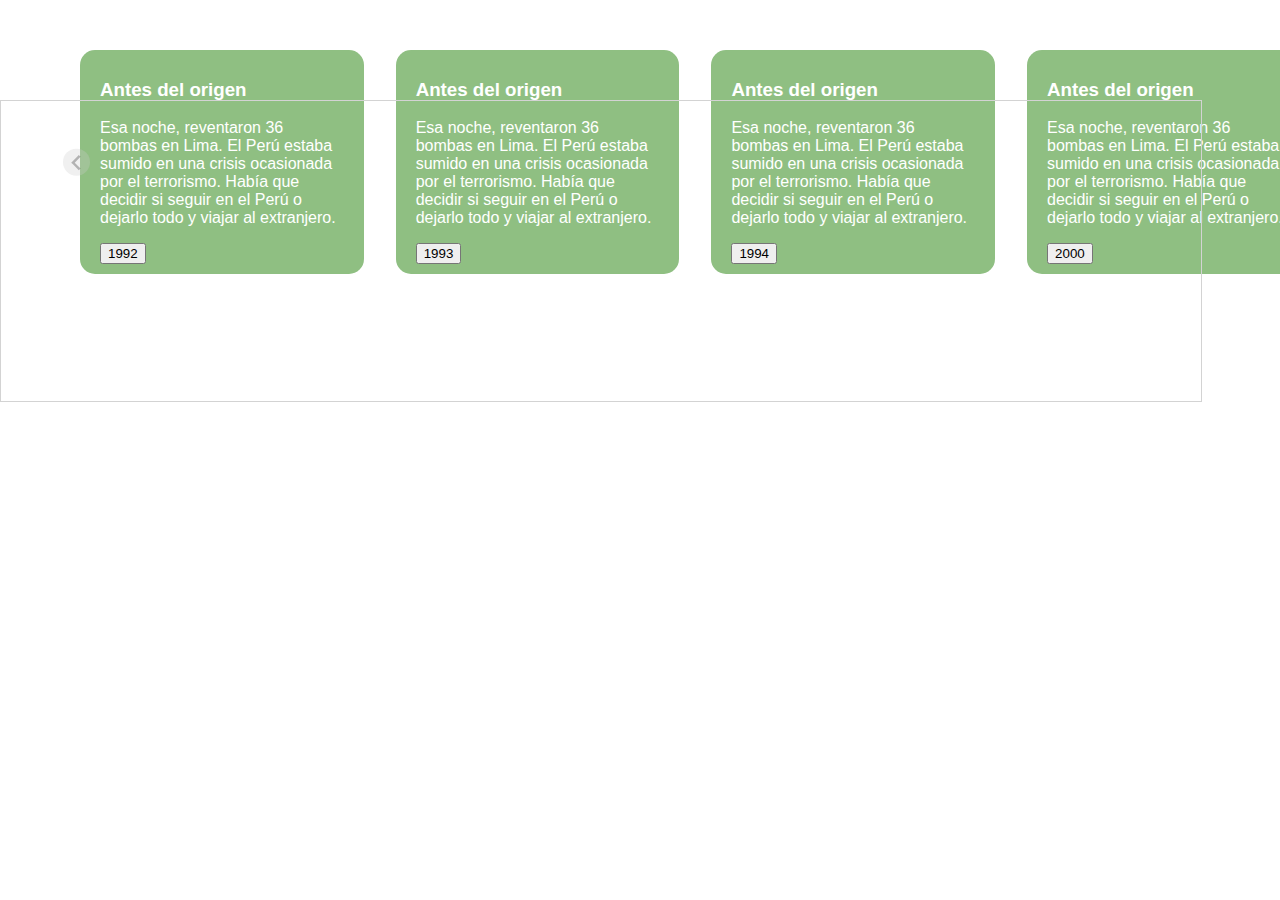
==== test.html @ 2e685f4a "Agregar archivos iniciales: HTML, CSS y JavaScript para carrusel y animación de canvas" ====
<!DOCTYPE html>
<html lang="es">
<head>
    <meta charset="UTF-8">
    <meta name="viewport" content="width=device-width, initial-scale=1.0">
    <title>Línea Curva Dinámica</title>
    <link rel="stylesheet" href="main.css">
    <link href="https://cdn.jsdelivr.net/npm/@splidejs/splide@4.1.4/dist/css/splide.min.css" rel="stylesheet">
    <style>
        .timeline {
            display: flex;
            align-items: center;
            justify-content: space-between;
            margin: 50px;
            position: relative;
        }

        .box {
            padding: 10px 20px;
            background-color: #8fbf82;
            color: white;
            border-radius: 15px;
            font-family: Arial, sans-serif;
            cursor: pointer;
            user-select: none;
        }

        canvas {
            border: 1px solid lightgray;
            position: absolute;
            top: 100px; /* Ajustamos la posición del canvas */
            left: 0;
        }
    </style>
</head>
<body>

<div class="timeline" id="timeline">
  <div class="splide" id="splide-prueba" aria-label="Basic Structure Example">
    <div class="splide__track">
        <ul class="splide__list">
            <li class="splide__slide box" data-index="1">
                <div class="history">
                    <div class="info">
                        <h3>Antes del origen</h3>
                        <p>Esa noche, reventaron 36 bombas en Lima. El Perú estaba sumido en una crisis
                            ocasionada por el terrorismo. Había que decidir si seguir en el Perú o dejarlo todo
                            y viajar al extranjero.</p>
                    </div>
                    <button class="build-btn" data-progress="25">1992</button>
                </div>
            </li>
            <li class="splide__slide box" data-index="2">
                <div class="history">
                    <div class="info">
                        <h3>Antes del origen</h3>
                        <p>Esa noche, reventaron 36 bombas en Lima. El Perú estaba sumido en una crisis
                            ocasionada por el terrorismo. Había que decidir si seguir en el Perú o dejarlo todo
                            y viajar al extranjero.</p>
                    </div>
                    <button class="build-btn" data-progress="50">1993</button>
                </div>
            </li>
            <li class="splide__slide box" data-index="3">
                <div class="history">
                    <div class="info">
                        <h3>Antes del origen</h3>
                        <p>Esa noche, reventaron 36 bombas en Lima. El Perú estaba sumido en una crisis
                            ocasionada por el terrorismo. Había que decidir si seguir en el Perú o dejarlo todo
                            y viajar al extranjero.</p>
                    </div>
                    <button class="build-btn" data-progress="75">1994</button>
                </div>
            </li>
            <li class="splide__slide box" data-index="4">
                <div class="history">
                    <div class="info">
                        <h3>Antes del origen</h3>
                        <p>Esa noche, reventaron 36 bombas en Lima. El Perú estaba sumido en una crisis
                            ocasionada por el terrorismo. Había que decidir si seguir en el Perú o dejarlo todo
                            y viajar al extranjero.</p>
                    </div>
                    <button class="build-btn" data-progress="100">2000</button>
                </div>
            </li>
            <li class="splide__slide box" data-index="5">
                <div class="history">
                    <div class="info">
                        <h3>Antes del origen</h3>
                        <p>Esa noche, reventaron 36 bombas en Lima. El Perú estaba sumido en una crisis
                            ocasionada por el terrorismo. Había que decidir si seguir en el Perú o dejarlo todo
                            y viajar al extranjero.</p>
                    </div>
                    <button class="build-btn" data-progress="125">2004</button>
                </div>
            </li>
            <li class="splide__slide box" data-index="6">
                <div class="history">
                    <div class="info">
                        <h3>Antes del origen</h3>
                        <p>Esa noche, reventaron 36 bombas en Lima. El Perú estaba sumido en una crisis
                            ocasionada por el terrorismo. Había que decidir si seguir en el Perú o dejarlo todo
                            y viajar al extranjero.</p>
                    </div>
                    <button class="build-btn" data-progress="150">2010</button>
                </div>
            </li>
            <li class="splide__slide box" data-index="7">
                <div class="history">
                    <div class="info">
                        <h3>Antes del origen</h3>
                        <p>Esa noche, reventaron 36 bombas en Lima. El Perú estaba sumido en una crisis
                            ocasionada por el terrorismo. Había que decidir si seguir en el Perú o dejarlo todo
                            y viajar al extranjero.</p>
                    </div>
                    <button class="build-btn" data-progress="175">2022</button>
                </div>
            </li>
            <li class="splide__slide box" data-index="8">
                <div class="history">
                    <div class="info">
                        <h3>Antes del origen</h3>
                        <p>Esa noche, reventaron 36 bombas en Lima. El Perú estaba sumido en una crisis
                            ocasionada por el terrorismo. Había que decidir si seguir en el Perú o dejarlo todo
                            y viajar al extranjero.</p>
                    </div>
                    <button class="build-btn" data-progress="200">2023</button>
                </div>
            </li>
        </ul>
    </div>
</div>

</div>

<canvas id="canvas" width="1200" height="300"></canvas>

<script src="https://cdn.jsdelivr.net/npm/@splidejs/splide@4.1.4/dist/js/splide.min.js"></script>
<script>
document.addEventListener('DOMContentLoaded', function () {
        const splide = new Splide('#splide-prueba', {
            type: 'slide',
            perPage: 4,
            perMove: 1,
            gap: '2rem',
            pagination: false,
            padding: {
                left: '30px',
                right: '40px'
            },
            breakpoints: {
                420:{
                    perPage: 2,
                    perMove: 1,
                }
            }
        }).mount();
    });
</script>
<script>
    // Obtener el contexto del canvas
    const canvas = document.getElementById('canvas');
    const ctx = canvas.getContext('2d');

    let initialX = 150;  // Posición inicial de X para la primera curva
    const initialY = 150;  // Posición Y constante
    const curveHeight = 100;  // Altura de las curvas
    const curveLength = 200;  // Longitud de cada curva
    let curvesDrawn = 0; // Cantidad de curvas dibujadas

    function drawCurve() {
        ctx.strokeStyle = '#6ab04c';
        ctx.lineWidth = 2;
        ctx.beginPath();
        ctx.moveTo(initialX, initialY);  // Punto de inicio de la curva

        if (curvesDrawn % 2 === 0) {
            // Curva hacia arriba
            ctx.quadraticCurveTo(initialX + (curveLength / 2), initialY - curveHeight, initialX + curveLength, initialY);
        } else {
            // Curva hacia abajo
            ctx.quadraticCurveTo(initialX + (curveLength / 2), initialY + curveHeight, initialX + curveLength, initialY);
        }

        ctx.stroke();

        // Actualiza la posición X para la siguiente curva
        initialX += curveLength;
        curvesDrawn++;
    }

    function resetCurves() {
        ctx.clearRect(0, 0, canvas.width, canvas.height);  // Limpia el canvas
        initialX = 150;  // Reinicia la posición X
        curvesDrawn = 0;  // Reinicia la cantidad de curvas dibujadas
    }

    // Función para dibujar el número de curvas necesarias hasta un div
    function drawCurvesToIndex(targetIndex) {
        resetCurves();  // Limpia el canvas y reinicia la posición
        for (let i = 0; i < targetIndex - 1; i++) {  // Dibuja tantas curvas como el índice del div menos 1
            drawCurve();  // Dibuja cada curva hasta llegar al div seleccionado
        }
    }


    document.querySelectorAll('.box').forEach(box => {
        box.addEventListener('click', function() {
            const targetIndex = parseInt(this.getAttribute('data-index'));  // Obtener el índice del div
            drawCurvesToIndex(targetIndex);  // Dibujar curvas hasta el div
        });
    });
</script>

</body>
</html>
---- main.css ----
body,
html {
  margin: 0;
  padding: 0;
  width: 100%;
  height: 100%;
  overflow: hidden;
}
/* 
@keyframes combinedAnimation {
    0% {
      box-shadow: none;
      outline: none;
    }
    50% {
      box-shadow: 0 0 20px rgba(0, 112, 0, 0.5);
      outline: none;
    }
    100% {
      box-shadow: 0 0 20px rgba(0, 112, 0, 0.5);
      outline: 2px solid #007000;
    }
  } */
.contenedor {
  width: min(88%, 1550px);
  margin-inline: auto;
  height: 100vh;
  display: flex;
  justify-content: center;
  align-items: center;
  position: relative;

  #splide-prueba {
    .splide__arrow--prev {
        left: -3%;
        z-index: 15;

    }
    .splide__arrow--next {
        right: -3%;
        z-index: 15;
    }
    width: 100%;
    .splide__track {
      width: 100%;
      .splide__list {
        display: flex;
        justify-content: space-between;
        .splide__slide {
            position: relative;
          .history {
            width: 100%;
            height: 100%;
            display: flex;
            flex-direction: column;
            position: relative;
            min-height: 38rem;
     
            .info {
                padding-inline: 2rem;
                display: flex;
                flex-direction: column;
             justify-content: center;
                position: relative;
              h3 {
                font-family: Arial, Helvetica, sans-serif;
                font-size: 25px;
                font-style: normal;
                font-weight: 700;
                line-height: 30px;
              
              }
              p {
                width: 268px;
                font-family: Arial, Helvetica, sans-serif;
                font-size: 15px;
                font-style: normal;
                font-weight: 400;
                line-height: 20px;
              }
            }
            button {
              border: none;
              color: white;
              width: min-content;
              padding: 15px 35px;
              border-radius: 30px 0px;
              background: linear-gradient(
                  0deg,
                  rgba(0, 112, 0, 0.5) 0%,
                  rgba(0, 112, 0, 0.5) 100%
                ),
                #fff;
            }
          }

          &:nth-child(odd){
            .history{
                .info{
                    position: relative;
                
                    h3{
                     
                        color: var(--7, #007000);
                        &::before{
                            content: '';
                            position: absolute;
                            left: -4%;
                            width: 30px;
                            height:30px;
                            border-radius: 50%;
                            background-color: #007000;
                            animation: combinedAnimation 2s infinite ease-in-out;
                        }
                    }
                    p{
                        color: var(--7, #007000);
                    }
                    &::before
                    {
                        content: '';
                        position: absolute;
                        left: 0%;
                        width: 2px;
                        height: 80%;
                        background-color: #007000;
                        transform: translateY(2rem);
                    }
                }
            }
          }
          &:nth-child(even){
            .history{
                .info{
                    top: 38%;
                    h3{
                        color: (--3, #2B0002);
                    
                  
                        
                    }
                    p{
                        color: (--3, #2B0002);;
                        &::after{
                            content: '';
                            position: absolute;
                            left: -4%;
                            width: 30px;
                            height:30px;
                            border-radius: 50%;
                            background-color: #2B0002;
                            animation: combinedAnimation 2s infinite ease-in-out;
                        }
                    }

                    &::before
                    {
                        content: '';
                        position: absolute;
                        left: 0%;
                        width: 2px;
                        height: 80%;
                        background-color:var(--3, #2B0002);
                        transform: translateY(1rem);
                    }
                }
              
            }

          
          }
        }
      }
    }
  }
}
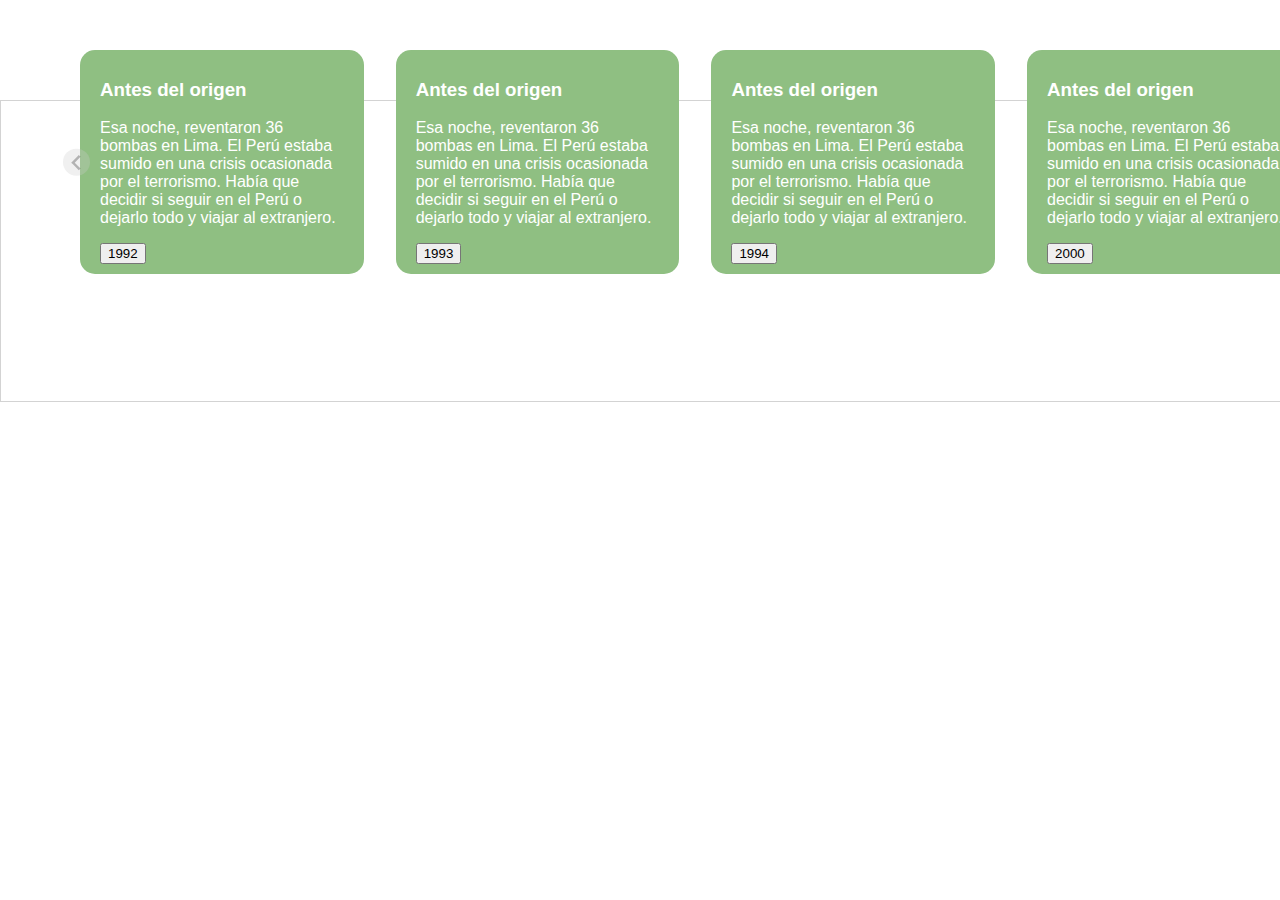
==== commit cbac6f25: "Ajustar el canvas y mejorar la animación de curvas en el script" ====
--- a/test.html
+++ b/test.html
@@ -30,6 +30,7 @@
             position: absolute;
             top: 100px; /* Ajustamos la posición del canvas */
             left: 0;
+            z-index: -1;
         }
     </style>
 </head>
@@ -133,7 +134,7 @@
 
 </div>
 
-<canvas id="canvas" width="1200" height="300"></canvas>
+<canvas id="canvas" width="1500" height="300"></canvas>
 
 <script src="https://cdn.jsdelivr.net/npm/@splidejs/splide@4.1.4/dist/js/splide.min.js"></script>
 <script>
@@ -158,56 +159,72 @@
     });
 </script>
 <script>
-    // Obtener el contexto del canvas
     const canvas = document.getElementById('canvas');
     const ctx = canvas.getContext('2d');
 
-    let initialX = 150;  // Posición inicial de X para la primera curva
-    const initialY = 150;  // Posición Y constante
-    const curveHeight = 100;  // Altura de las curvas
-    const curveLength = 200;  // Longitud de cada curva
-    let curvesDrawn = 0; // Cantidad de curvas dibujadas
-
-    function drawCurve() {
+    const initialX = 150;
+    const initialY = 150;
+    const curveHeight = 100;
+    const curveLength = 200;
+
+    function drawCurve(progress, totalCurves) {
+        ctx.clearRect(0, 0, canvas.width, canvas.height);
         ctx.strokeStyle = '#6ab04c';
         ctx.lineWidth = 2;
+        ctx.setLineDash([5, 5]);
+
         ctx.beginPath();
-        ctx.moveTo(initialX, initialY);  // Punto de inicio de la curva
-
-        if (curvesDrawn % 2 === 0) {
-            // Curva hacia arriba
-            ctx.quadraticCurveTo(initialX + (curveLength / 2), initialY - curveHeight, initialX + curveLength, initialY);
-        } else {
-            // Curva hacia abajo
-            ctx.quadraticCurveTo(initialX + (curveLength / 2), initialY + curveHeight, initialX + curveLength, initialY);
+        ctx.moveTo(initialX, initialY);
+
+        for (let i = 0; i < totalCurves; i++) {
+            const startX = initialX + i * curveLength;
+            const endX = startX + curveLength;
+            const midX = (startX + endX) / 2;
+
+            if (i < totalCurves - 1 || progress === 1) {
+                // Dibujar curvas completas para segmentos anteriores
+                if (i % 2 === 0) {
+                    ctx.quadraticCurveTo(midX, initialY - curveHeight, endX, initialY);
+                } else {
+                    ctx.quadraticCurveTo(midX, initialY + curveHeight, endX, initialY);
+                }
+            } else {
+                // Dibujar la última curva parcialmente
+                const currentX = startX + (endX - startX) * progress;
+                const currentMidX = startX + (midX - startX) * progress;
+                if (i % 2 === 0) {
+                    ctx.quadraticCurveTo(currentMidX, initialY - curveHeight * progress, currentX, initialY);
+                } else {
+                    ctx.quadraticCurveTo(currentMidX, initialY + curveHeight * progress, currentX, initialY);
+                }
+            }
         }
 
         ctx.stroke();
-
-        // Actualiza la posición X para la siguiente curva
-        initialX += curveLength;
-        curvesDrawn++;
     }
 
-    function resetCurves() {
-        ctx.clearRect(0, 0, canvas.width, canvas.height);  // Limpia el canvas
-        initialX = 150;  // Reinicia la posición X
-        curvesDrawn = 0;  // Reinicia la cantidad de curvas dibujadas
+    function animateCurve(totalCurves, duration) {
+        const startTime = performance.now();
+
+        function animate(currentTime) {
+            const elapsedTime = currentTime - startTime;
+            const progress = Math.min(elapsedTime / duration, 1);
+
+            drawCurve(progress, totalCurves);
+
+            if (progress < 1) {
+                requestAnimationFrame(animate);
+            }
+        }
+
+        requestAnimationFrame(animate);
     }
 
-    // Función para dibujar el número de curvas necesarias hasta un div
-    function drawCurvesToIndex(targetIndex) {
-        resetCurves();  // Limpia el canvas y reinicia la posición
-        for (let i = 0; i < targetIndex - 1; i++) {  // Dibuja tantas curvas como el índice del div menos 1
-            drawCurve();  // Dibuja cada curva hasta llegar al div seleccionado
-        }
-    }
-
-
-    document.querySelectorAll('.box').forEach(box => {
-        box.addEventListener('click', function() {
-            const targetIndex = parseInt(this.getAttribute('data-index'));  // Obtener el índice del div
-            drawCurvesToIndex(targetIndex);  // Dibujar curvas hasta el div
+    document.querySelectorAll('.build-btn').forEach(button => {
+        button.addEventListener('click', function() {
+            const targetIndex = parseInt(this.closest('.box').getAttribute('data-index'));
+            const totalCurves = targetIndex - 1;
+            animateCurve(totalCurves, 1000); // 1000ms = 1 segundo para la animación completa
         });
     });
 </script>
--- a/main.css
+++ b/main.css
@@ -32,13 +32,12 @@
 
   #splide-prueba {
     .splide__arrow--prev {
-        left: -3%;
-        z-index: 15;
-
+      left: -3%;
+      z-index: 15;
     }
     .splide__arrow--next {
-        right: -3%;
-        z-index: 15;
+      right: -3%;
+      z-index: 15;
     }
     width: 100%;
     .splide__track {
@@ -47,7 +46,7 @@
         display: flex;
         justify-content: space-between;
         .splide__slide {
-            position: relative;
+          position: relative;
           .history {
             width: 100%;
             height: 100%;
@@ -55,20 +54,19 @@
             flex-direction: column;
             position: relative;
             min-height: 38rem;
-     
+
             .info {
-                padding-inline: 2rem;
-                display: flex;
-                flex-direction: column;
-             justify-content: center;
-                position: relative;
+              padding-inline: 2rem;
+              display: flex;
+              flex-direction: column;
+              justify-content: center;
+              position: relative;
               h3 {
                 font-family: Arial, Helvetica, sans-serif;
                 font-size: 25px;
                 font-style: normal;
                 font-weight: 700;
                 line-height: 30px;
-              
               }
               p {
                 width: 268px;
@@ -94,80 +92,71 @@
             }
           }
 
-          &:nth-child(odd){
-            .history{
-                .info{
-                    position: relative;
-                
-                    h3{
-                     
-                        color: var(--7, #007000);
-                        &::before{
-                            content: '';
-                            position: absolute;
-                            left: -4%;
-                            width: 30px;
-                            height:30px;
-                            border-radius: 50%;
-                            background-color: #007000;
-                            animation: combinedAnimation 2s infinite ease-in-out;
-                        }
-                    }
-                    p{
-                        color: var(--7, #007000);
-                    }
-                    &::before
-                    {
-                        content: '';
-                        position: absolute;
-                        left: 0%;
-                        width: 2px;
-                        height: 80%;
-                        background-color: #007000;
-                        transform: translateY(2rem);
-                    }
+          &:nth-child(odd) {
+            .history {
+              .info {
+                position: relative;
+
+                h3 {
+                  color: var(--7, #007000);
+                  &::before {
+                    content: "";
+                    position: absolute;
+                    left: -4%;
+                    width: 30px;
+                    height: 30px;
+                    border-radius: 50%;
+                    background-color: #007000;
+                    animation: combinedAnimation 2s infinite ease-in-out;
+                  }
                 }
+                p {
+                  color: var(--7, #007000);
+                }
+                &::before {
+                  content: "";
+                  position: absolute;
+                  left: 0%;
+                  width: 2px;
+                  height: 80%;
+                  background-color: #007000;
+                  transform: translateY(2rem);
+                }
+              }
             }
           }
-          &:nth-child(even){
-            .history{
-                .info{
-                    top: 38%;
-                    h3{
-                        color: (--3, #2B0002);
-                    
-                  
-                        
-                    }
-                    p{
-                        color: (--3, #2B0002);;
-                        &::after{
-                            content: '';
-                            position: absolute;
-                            left: -4%;
-                            width: 30px;
-                            height:30px;
-                            border-radius: 50%;
-                            background-color: #2B0002;
-                            animation: combinedAnimation 2s infinite ease-in-out;
-                        }
-                    }
+          &:nth-child(even) {
+            .history {
+              .info {
+                top: 38%;
+                h3 {
+                  color: (--3, #2b0002);
+                }
+                p {
+                  color: (--3, #2b0002);
+                  &::after {
+                    content: "";
+                    position: absolute;
+                    left: -4%;
+                    width: 30px;
+                    height: 30px;
+                    border-radius: 50%;
+                    background-color: #2b0002;
+                    animation: combinedAnimation 2s infinite ease-in-out;
+                  }
+                }
 
-                    &::before
-                    {
-                        content: '';
-                        position: absolute;
-                        left: 0%;
-                        width: 2px;
-                        height: 80%;
-                        background-color:var(--3, #2B0002);
-                        transform: translateY(1rem);
-                    }
+                &::before {
+                  content: "";
+                  position: absolute;
+                  left: 0%;
+                  width: 2px;
+                  height: 80%;
+                  background-color: var(--3, #2b0002);
+                  transform: translateY(1rem);
                 }
-              
+              }
             }
-
-          
           }
         }
       }
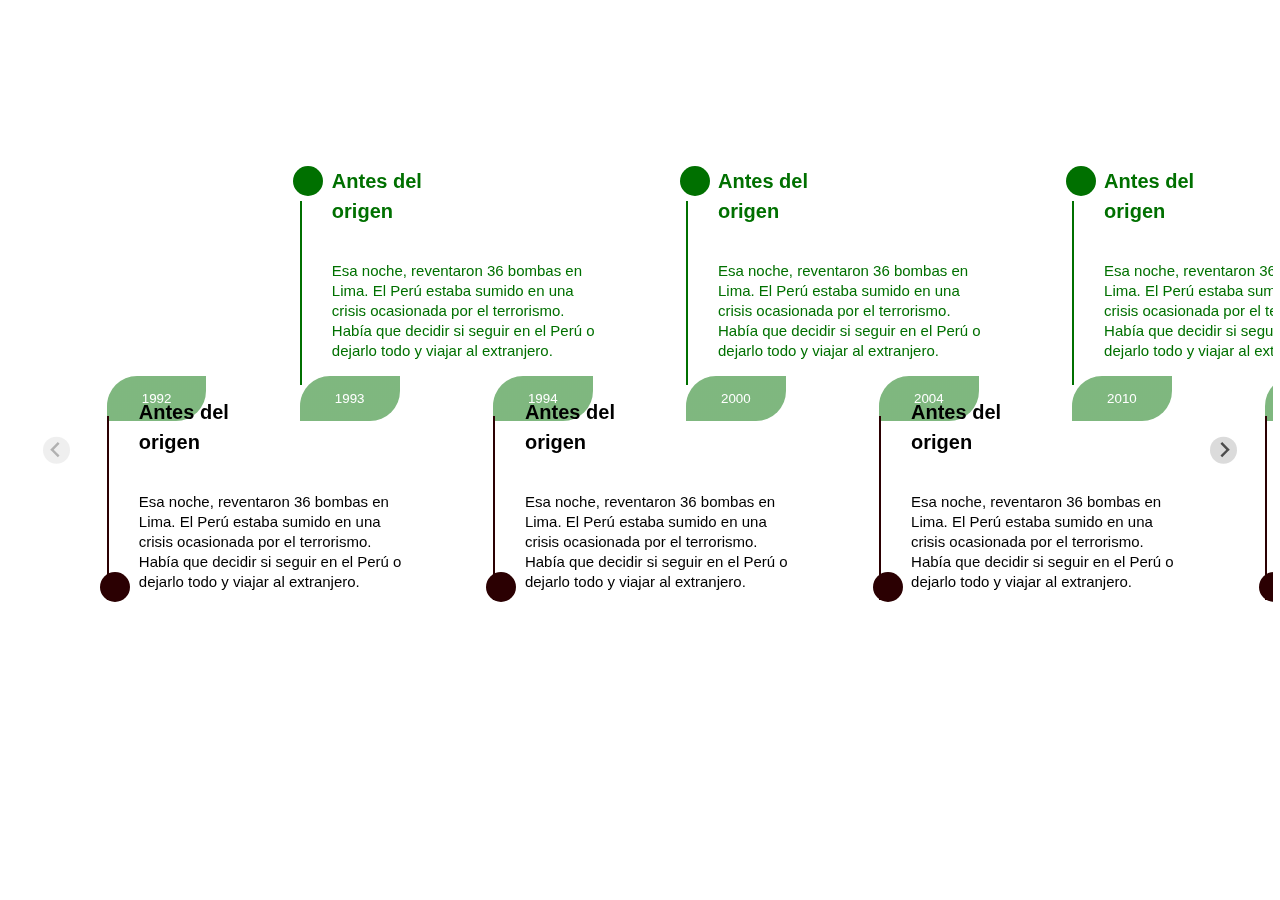
==== commit 67b2e4bf: "Agregar animación de curvas en el canvas y archivo HTML de prueba" ====
--- a/test.html
+++ b/test.html
@@ -1,233 +1,304 @@
 <!DOCTYPE html>
 <html lang="es">
-<head>
-    <meta charset="UTF-8">
-    <meta name="viewport" content="width=device-width, initial-scale=1.0">
-    <title>Línea Curva Dinámica</title>
-    <link rel="stylesheet" href="main.css">
-    <link href="https://cdn.jsdelivr.net/npm/@splidejs/splide@4.1.4/dist/css/splide.min.css" rel="stylesheet">
-    <style>
-        .timeline {
-            display: flex;
-            align-items: center;
-            justify-content: space-between;
-            margin: 50px;
-            position: relative;
+  <head>
+    <meta charset="UTF-8" />
+    <meta name="viewport" content="width=device-width, initial-scale=1.0" />
+    <title>Canvas Ondulado</title>
+    <link rel="stylesheet" href="main.css" />
+    <link
+      href="
+https://cdn.jsdelivr.net/npm/@splidejs/splide@4.1.4/dist/css/splide.min.css
+"
+      rel="stylesheet"
+    />
+  </head>
+  <style>
+    canvas {
+      display: block;
+      background-color: transparent;
+      position: absolute;
+      z-index: -10;
+      width: 100%; /* Canvas toma todo el ancho del contenedor */
+      height: 100%; /* Canvas toma todo el alto del contenedor */
+    }
+
+    button {
+      cursor: pointer;
+    }
+  </style>
+
+  <body>
+    <div class="contenedor">
+      <div
+        class="splide"
+        id="splide-prueba"
+        aria-label="Basic Structure Example"
+      >
+        <div class="splide__track">
+          <ul class="splide__list">
+            <canvas id="canvas"></canvas>
+            <li class="splide__slide box" data-index="1">
+              <div class="history">
+                <div class="info">
+                  <h3>Antes del origen</h3>
+                  <p>
+                    Esa noche, reventaron 36 bombas en Lima. El Perú estaba
+                    sumido en una crisis ocasionada por el terrorismo. Había que
+                    decidir si seguir en el Perú o dejarlo todo y viajar al
+                    extranjero.
+                  </p>
+                </div>
+                <button class="build-btn" data-progress="25">1992</button>
+              </div>
+            </li>
+            <li class="splide__slide box" data-index="2">
+              <div class="history">
+                <div class="info">
+                  <h3>Antes del origen</h3>
+                  <p>
+                    Esa noche, reventaron 36 bombas en Lima. El Perú estaba
+                    sumido en una crisis ocasionada por el terrorismo. Había que
+                    decidir si seguir en el Perú o dejarlo todo y viajar al
+                    extranjero.
+                  </p>
+                </div>
+                <button class="build-btn" data-progress="50">1993</button>
+              </div>
+            </li>
+            <li class="splide__slide box" data-index="3">
+              <div class="history">
+                <div class="info">
+                  <h3>Antes del origen</h3>
+                  <p>
+                    Esa noche, reventaron 36 bombas en Lima. El Perú estaba
+                    sumido en una crisis ocasionada por el terrorismo. Había que
+                    decidir si seguir en el Perú o dejarlo todo y viajar al
+                    extranjero.
+                  </p>
+                </div>
+                <button class="build-btn" data-progress="75">1994</button>
+              </div>
+            </li>
+            <li class="splide__slide box" data-index="4">
+              <div class="history">
+                <div class="info">
+                  <h3>Antes del origen</h3>
+                  <p>
+                    Esa noche, reventaron 36 bombas en Lima. El Perú estaba
+                    sumido en una crisis ocasionada por el terrorismo. Había que
+                    decidir si seguir en el Perú o dejarlo todo y viajar al
+                    extranjero.
+                  </p>
+                </div>
+                <button class="build-btn" data-progress="100">2000</button>
+              </div>
+            </li>
+            <li class="splide__slide box" data-index="5">
+              <div class="history">
+                <div class="info">
+                  <h3>Antes del origen</h3>
+                  <p>
+                    Esa noche, reventaron 36 bombas en Lima. El Perú estaba
+                    sumido en una crisis ocasionada por el terrorismo. Había que
+                    decidir si seguir en el Perú o dejarlo todo y viajar al
+                    extranjero.
+                  </p>
+                </div>
+                <button class="build-btn" data-progress="125">2004</button>
+              </div>
+            </li>
+            <li class="splide__slide box" data-index="6">
+              <div class="history">
+                <div class="info">
+                  <h3>Antes del origen</h3>
+                  <p>
+                    Esa noche, reventaron 36 bombas en Lima. El Perú estaba
+                    sumido en una crisis ocasionada por el terrorismo. Había que
+                    decidir si seguir en el Perú o dejarlo todo y viajar al
+                    extranjero.
+                  </p>
+                </div>
+                <button class="build-btn" data-progress="150">2010</button>
+              </div>
+            </li>
+            <li class="splide__slide box" data-index="7">
+              <div class="history">
+                <div class="info">
+                  <h3>Antes del origen</h3>
+                  <p>
+                    Esa noche, reventaron 36 bombas en Lima. El Perú estaba
+                    sumido en una crisis ocasionada por el terrorismo. Había que
+                    decidir si seguir en el Perú o dejarlo todo y viajar al
+                    extranjero.
+                  </p>
+                </div>
+                <button class="build-btn" data-progress="175">2022</button>
+              </div>
+            </li>
+            <li class="splide__slide box" data-index="8">
+              <div class="history">
+                <div class="info">
+                  <h3>Antes del origen</h3>
+                  <p>
+                    Esa noche, reventaron 36 bombas en Lima. El Perú estaba
+                    sumido en una crisis ocasionada por el terrorismo. Había que
+                    decidir si seguir en el Perú o dejarlo todo y viajar al
+                    extranjero.
+                  </p>
+                </div>
+                <button class="build-btn" data-progress="200">2023</button>
+              </div>
+            </li>
+          </ul>
+        </div>
+      </div>
+    </div>
+  </body>
+
+  <script src="
+https://cdn.jsdelivr.net/npm/@splidejs/splide@4.1.4/dist/js/splide.min.js
+"></script>
+  <!-- <script src="hoja.js"></script> -->
+  <script>
+    document.addEventListener("DOMContentLoaded", function () {
+      const splide = new Splide("#splide-prueba", {
+        type: "slide",
+        perPage: 6,
+        perMove: 1,
+        gap: "2rem",
+        pagination: false,
+        padding: {
+          left: "30px",
+          right: "40px"
+        },
+        breakpoints: {
+          420: {
+            perPage: 2,
+            perMove: 1
+          }
         }
-
-        .box {
-            padding: 10px 20px;
-            background-color: #8fbf82;
-            color: white;
-            border-radius: 15px;
-            font-family: Arial, sans-serif;
-            cursor: pointer;
-            user-select: none;
+      }).mount();
+    });
+  </script>
+  <script>
+    const canvas = document.getElementById("canvas");
+    const ctx = canvas.getContext("2d");
+    let lastX = 0;
+  
+    // Función para obtener el tamaño de una slide
+    function getSlideWidth() {
+      const activeSlide = document.querySelector(".splide__slide"); // Obtener una slide para medir
+      return activeSlide.offsetWidth; // Devuelve el ancho de la slide
+    }
+
+    // Ajusta el tamaño del canvas al tamaño del contenedor
+    function resizeCanvas() {
+      canvas.width = document.querySelector(".splide").offsetWidth; // Ancho del canvas es el ancho de Splide
+      canvas.height = 300; // Puedes ajustar esta altura según necesites
+      drawInitialCanvas();
+    }
+
+    // Dibuja las curvas en el canvas según el progreso y el número de curvas
+    function drawCurve(progress, totalCurves, finalX, finalY) {
+      const initialX = lastX; // Empezar desde el último punto donde se quedó la curva anterior
+      const initialY = canvas.height / 3;
+      const curveHeight = canvas.height * 0.25;
+
+      let curveLength = (finalX - initialX) / totalCurves;
+
+
+      // ctx.clearRect(0, 0, canvas.width, canvas.height); // Limpiar el canvas
+     
+      ctx.setLineDash([5, 5]);
+      ctx.beginPath();
+      ctx.strokeStyle = "#6ab04c";
+      ctx.lineWidth = 2;
+      ctx.moveTo(initialX, finalY);
+      
+      let currentX = initialX;
+
+      for (let i = 0; i < totalCurves; i++) {
+        const startX = initialX + i * curveLength;
+        const endX = startX + curveLength;
+        const midX = (startX + endX) / 2;
+
+        // if (endX > finalX) {
+        //   const remainingDistance = finalX - startX;
+        //   const adjustedMidX = startX + remainingDistance / 2;
+        //   currentX = finalX;
+
+        //   if (i % 2 === 0) {
+        //     ctx.quadraticCurveTo(
+        //       adjustedMidX,
+        //       initialY + curveHeight,
+        //       currentX,
+        //       initialY
+        //     );
+        //   } else {
+        //     ctx.quadraticCurveTo(
+        //       adjustedMidX,
+        //       initialY - curveHeight,
+        //       currentX,
+        //       initialY
+        //     );
+        //   }
+        //   break;
+        // }
+
+        if (i % 2 === 0) {
+          ctx.quadraticCurveTo(midX, initialY + curveHeight, endX, initialY);
+        } else {
+          ctx.quadraticCurveTo(midX, initialY - curveHeight, endX, initialY);
         }
-
-        canvas {
-            border: 1px solid lightgray;
-            position: absolute;
-            top: 100px; /* Ajustamos la posición del canvas */
-            left: 0;
-            z-index: -1;
+        currentX = endX;
+      }
+
+      ctx.stroke();
+      lastX = currentX; // Actualizar lastX al final de la curva
+    }
+
+    // Función para animar la curva
+    function animateCurve(totalCurves, duration, finalX, finalY) {
+      const startTime = performance.now();
+
+      function animate(currentTime) {
+        const elapsedTime = currentTime - startTime;
+        const progress = Math.min(elapsedTime / duration, 1);
+
+
+        drawCurve(progress, totalCurves, finalX, finalY);
+
+        if (progress < 1) {
+          requestAnimationFrame(animate);
         }
-    </style>
-</head>
-<body>
-
-<div class="timeline" id="timeline">
-  <div class="splide" id="splide-prueba" aria-label="Basic Structure Example">
-    <div class="splide__track">
-        <ul class="splide__list">
-            <li class="splide__slide box" data-index="1">
-                <div class="history">
-                    <div class="info">
-                        <h3>Antes del origen</h3>
-                        <p>Esa noche, reventaron 36 bombas en Lima. El Perú estaba sumido en una crisis
-                            ocasionada por el terrorismo. Había que decidir si seguir en el Perú o dejarlo todo
-                            y viajar al extranjero.</p>
-                    </div>
-                    <button class="build-btn" data-progress="25">1992</button>
-                </div>
-            </li>
-            <li class="splide__slide box" data-index="2">
-                <div class="history">
-                    <div class="info">
-                        <h3>Antes del origen</h3>
-                        <p>Esa noche, reventaron 36 bombas en Lima. El Perú estaba sumido en una crisis
-                            ocasionada por el terrorismo. Había que decidir si seguir en el Perú o dejarlo todo
-                            y viajar al extranjero.</p>
-                    </div>
-                    <button class="build-btn" data-progress="50">1993</button>
-                </div>
-            </li>
-            <li class="splide__slide box" data-index="3">
-                <div class="history">
-                    <div class="info">
-                        <h3>Antes del origen</h3>
-                        <p>Esa noche, reventaron 36 bombas en Lima. El Perú estaba sumido en una crisis
-                            ocasionada por el terrorismo. Había que decidir si seguir en el Perú o dejarlo todo
-                            y viajar al extranjero.</p>
-                    </div>
-                    <button class="build-btn" data-progress="75">1994</button>
-                </div>
-            </li>
-            <li class="splide__slide box" data-index="4">
-                <div class="history">
-                    <div class="info">
-                        <h3>Antes del origen</h3>
-                        <p>Esa noche, reventaron 36 bombas en Lima. El Perú estaba sumido en una crisis
-                            ocasionada por el terrorismo. Había que decidir si seguir en el Perú o dejarlo todo
-                            y viajar al extranjero.</p>
-                    </div>
-                    <button class="build-btn" data-progress="100">2000</button>
-                </div>
-            </li>
-            <li class="splide__slide box" data-index="5">
-                <div class="history">
-                    <div class="info">
-                        <h3>Antes del origen</h3>
-                        <p>Esa noche, reventaron 36 bombas en Lima. El Perú estaba sumido en una crisis
-                            ocasionada por el terrorismo. Había que decidir si seguir en el Perú o dejarlo todo
-                            y viajar al extranjero.</p>
-                    </div>
-                    <button class="build-btn" data-progress="125">2004</button>
-                </div>
-            </li>
-            <li class="splide__slide box" data-index="6">
-                <div class="history">
-                    <div class="info">
-                        <h3>Antes del origen</h3>
-                        <p>Esa noche, reventaron 36 bombas en Lima. El Perú estaba sumido en una crisis
-                            ocasionada por el terrorismo. Había que decidir si seguir en el Perú o dejarlo todo
-                            y viajar al extranjero.</p>
-                    </div>
-                    <button class="build-btn" data-progress="150">2010</button>
-                </div>
-            </li>
-            <li class="splide__slide box" data-index="7">
-                <div class="history">
-                    <div class="info">
-                        <h3>Antes del origen</h3>
-                        <p>Esa noche, reventaron 36 bombas en Lima. El Perú estaba sumido en una crisis
-                            ocasionada por el terrorismo. Había que decidir si seguir en el Perú o dejarlo todo
-                            y viajar al extranjero.</p>
-                    </div>
-                    <button class="build-btn" data-progress="175">2022</button>
-                </div>
-            </li>
-            <li class="splide__slide box" data-index="8">
-                <div class="history">
-                    <div class="info">
-                        <h3>Antes del origen</h3>
-                        <p>Esa noche, reventaron 36 bombas en Lima. El Perú estaba sumido en una crisis
-                            ocasionada por el terrorismo. Había que decidir si seguir en el Perú o dejarlo todo
-                            y viajar al extranjero.</p>
-                    </div>
-                    <button class="build-btn" data-progress="200">2023</button>
-                </div>
-            </li>
-        </ul>
-    </div>
-</div>
-
-</div>
-
-<canvas id="canvas" width="1500" height="300"></canvas>
-
-<script src="https://cdn.jsdelivr.net/npm/@splidejs/splide@4.1.4/dist/js/splide.min.js"></script>
-<script>
-document.addEventListener('DOMContentLoaded', function () {
-        const splide = new Splide('#splide-prueba', {
-            type: 'slide',
-            perPage: 4,
-            perMove: 1,
-            gap: '2rem',
-            pagination: false,
-            padding: {
-                left: '30px',
-                right: '40px'
-            },
-            breakpoints: {
-                420:{
-                    perPage: 2,
-                    perMove: 1,
-                }
-            }
-        }).mount();
+      }
+
+      requestAnimationFrame(animate);
+    }
+
+    // Escuchar el click en los botones
+    document.querySelectorAll(".build-btn").forEach((button) => {
+      button.addEventListener("click", function () {
+        // Obtener el índice del botón clicado
+        const targetIndex = parseInt(
+          this.closest(".splide__slide").getAttribute("data-index")
+        );
+
+        // Obtener la posición del botón en el canvas
+        const buttonRect = this.getBoundingClientRect();
+        const canvasRect = canvas.getBoundingClientRect();
+        const finalX = buttonRect.right - canvasRect.left; // Posición X final en relación al canvas
+        const finalY = buttonRect.top - canvasRect.top; // Posición Y final en relación al canvas
+        // Dibuja solo hasta el índice clicado (1 curva menos para el primer elemento)
+        const totalCurves = targetIndex;
+      
+        // Llamar a la animación de la curva con el número adecuado de curvas y el finalX calculado
+        // animateCurve(totalCurves, 3000, finalX, finalY); // 1000ms = 1 segundo para la animación completa
+        drawCurve(1, totalCurves, finalX, finalY);
+      });
     });
-</script>
-<script>
-    const canvas = document.getElementById('canvas');
-    const ctx = canvas.getContext('2d');
-
-    const initialX = 150;
-    const initialY = 150;
-    const curveHeight = 100;
-    const curveLength = 200;
-
-    function drawCurve(progress, totalCurves) {
-        ctx.clearRect(0, 0, canvas.width, canvas.height);
-        ctx.strokeStyle = '#6ab04c';
-        ctx.lineWidth = 2;
-        ctx.setLineDash([5, 5]);
-
-        ctx.beginPath();
-        ctx.moveTo(initialX, initialY);
-
-        for (let i = 0; i < totalCurves; i++) {
-            const startX = initialX + i * curveLength;
-            const endX = startX + curveLength;
-            const midX = (startX + endX) / 2;
-
-            if (i < totalCurves - 1 || progress === 1) {
-                // Dibujar curvas completas para segmentos anteriores
-                if (i % 2 === 0) {
-                    ctx.quadraticCurveTo(midX, initialY - curveHeight, endX, initialY);
-                } else {
-                    ctx.quadraticCurveTo(midX, initialY + curveHeight, endX, initialY);
-                }
-            } else {
-                // Dibujar la última curva parcialmente
-                const currentX = startX + (endX - startX) * progress;
-                const currentMidX = startX + (midX - startX) * progress;
-                if (i % 2 === 0) {
-                    ctx.quadraticCurveTo(currentMidX, initialY - curveHeight * progress, currentX, initialY);
-                } else {
-                    ctx.quadraticCurveTo(currentMidX, initialY + curveHeight * progress, currentX, initialY);
-                }
-            }
-        }
-
-        ctx.stroke();
-    }
-
-    function animateCurve(totalCurves, duration) {
-        const startTime = performance.now();
-
-        function animate(currentTime) {
-            const elapsedTime = currentTime - startTime;
-            const progress = Math.min(elapsedTime / duration, 1);
-
-            drawCurve(progress, totalCurves);
-
-            if (progress < 1) {
-                requestAnimationFrame(animate);
-            }
-        }
-
-        requestAnimationFrame(animate);
-    }
-
-    document.querySelectorAll('.build-btn').forEach(button => {
-        button.addEventListener('click', function() {
-            const targetIndex = parseInt(this.closest('.box').getAttribute('data-index'));
-            const totalCurves = targetIndex - 1;
-            animateCurve(totalCurves, 1000); // 1000ms = 1 segundo para la animación completa
-        });
-    });
-</script>
-
-</body>
+
+    window.addEventListener("resize", resizeCanvas);
+    resizeCanvas();
+  </script>
 </html>
--- a/main.css
+++ b/main.css
@@ -63,7 +63,7 @@
               position: relative;
               h3 {
                 font-family: Arial, Helvetica, sans-serif;
-                font-size: 25px;
+                font-size: 20px;
                 font-style: normal;
                 font-weight: 700;
                 line-height: 30px;
